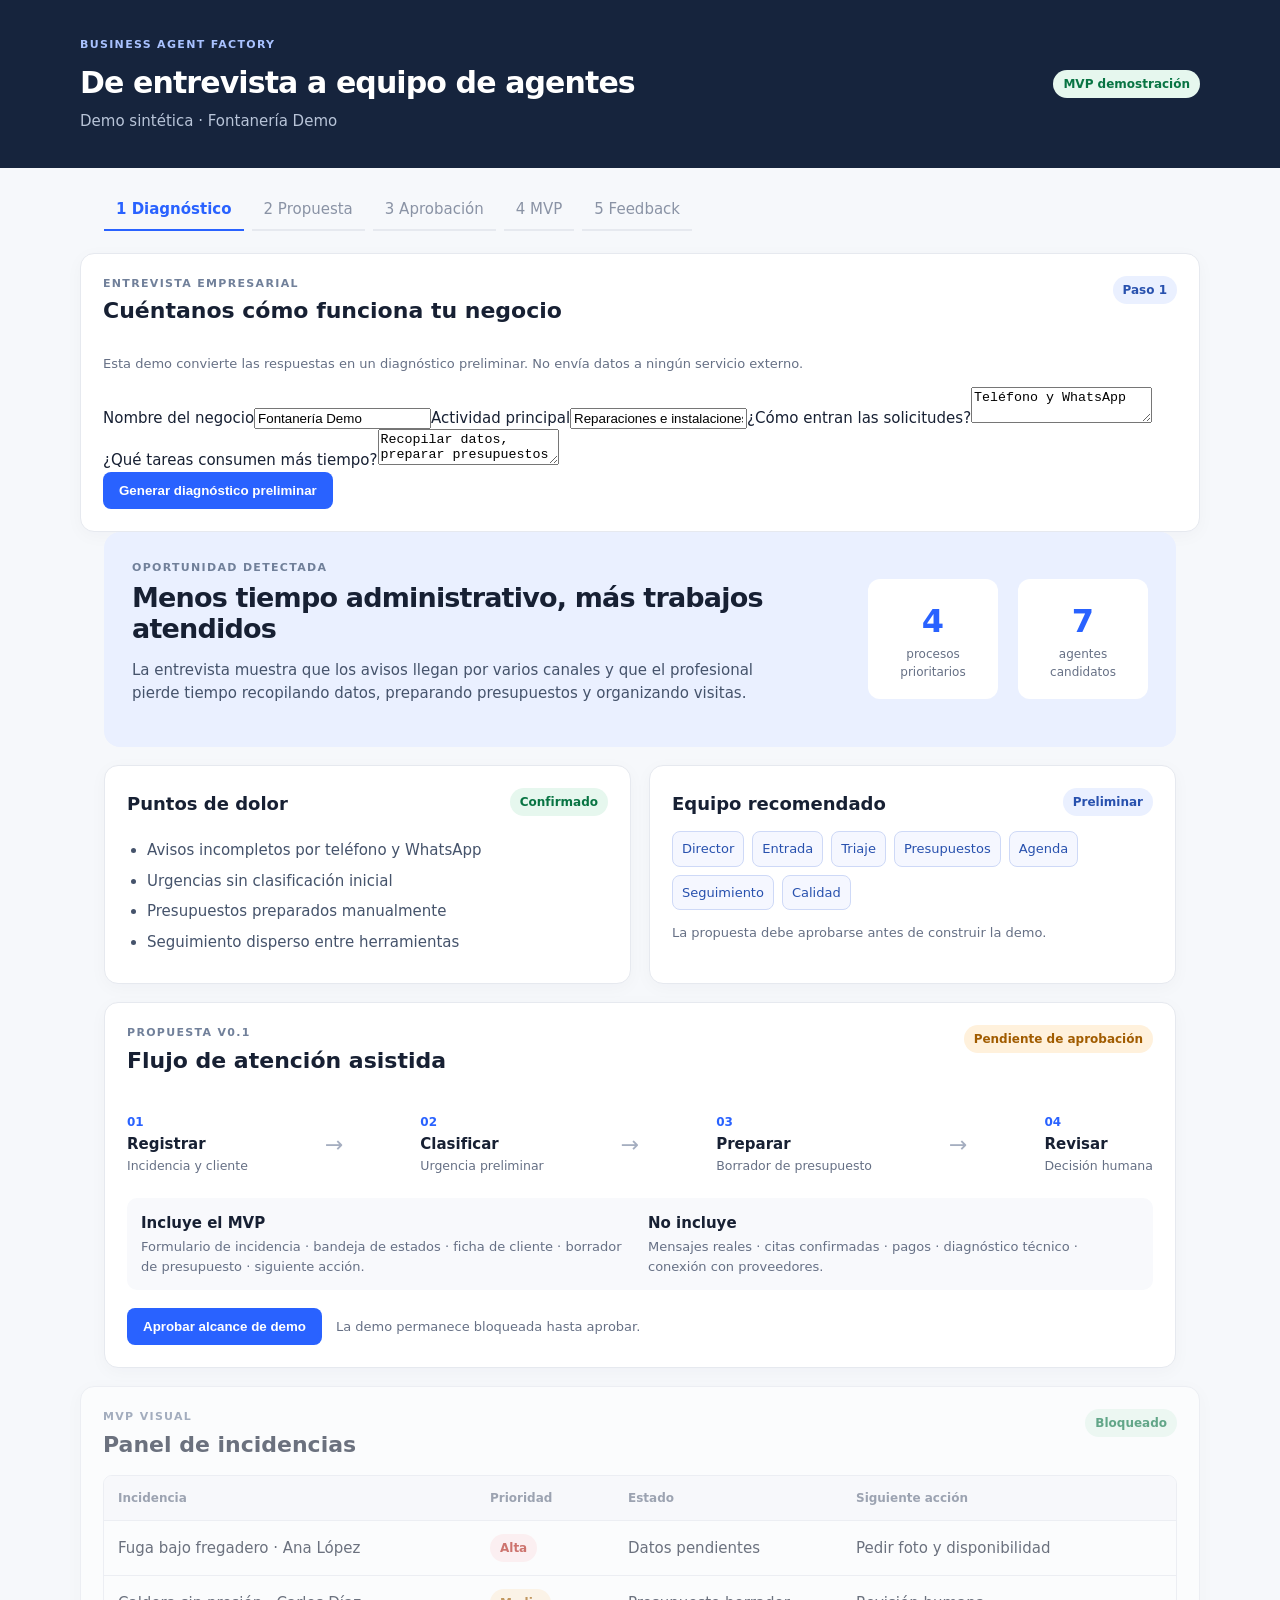
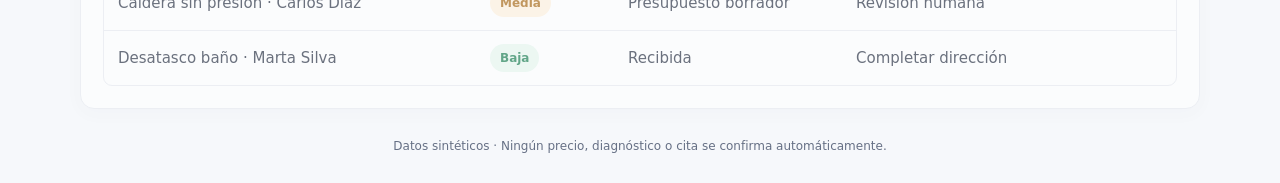
==== mvp-generator/index.html @ 18096903 "feat: bootstrap business agent factory workflow" ====
<!doctype html>
<html lang="es">
<head>
  <meta charset="utf-8">
  <meta name="viewport" content="width=device-width, initial-scale=1">
  <title>Business Agent Factory — Demo</title>
  <link rel="stylesheet" href="./styles.css">
</head>
<body>
  <header class="topbar"><div><span class="eyebrow">BUSINESS AGENT FACTORY</span><h1>De entrevista a equipo de agentes</h1><p>Demo sintética · Fontanería Demo</p></div><span class="badge">MVP demostración</span></header>
  <main>
    <nav class="steps" aria-label="Estado del flujo"><span class="active">1 Diagnóstico</span><span>2 Propuesta</span><span>3 Aprobación</span><span>4 MVP</span><span>5 Feedback</span></nav>
    <section class="card interview"><div class="card-title"><div><p class="eyebrow">ENTREVISTA EMPRESARIAL</p><h2>Cuéntanos cómo funciona tu negocio</h2></div><span class="status blue">Paso 1</span></div><p class="muted">Esta demo convierte las respuestas en un diagnóstico preliminar. No envía datos a ningún servicio externo.</p><form id="interview-form"><div class="form-grid"><label>Nombre del negocio<input id="business-name" required value="Fontanería Demo"></label><label>Actividad principal<input id="business-sector" required value="Reparaciones e instalaciones"></label><label>¿Cómo entran las solicitudes?<textarea id="channels" required>Teléfono y WhatsApp</textarea></label><label>¿Qué tareas consumen más tiempo?<textarea id="pain" required>Recopilar datos, preparar presupuestos y organizar visitas</textarea></label></div><button type="submit">Generar diagnóstico preliminar</button></form><div id="diagnosis-result" class="result" hidden></div></section>
    <section class="hero"><div><p class="eyebrow">OPORTUNIDAD DETECTADA</p><h2>Menos tiempo administrativo, más trabajos atendidos</h2><p>La entrevista muestra que los avisos llegan por varios canales y que el profesional pierde tiempo recopilando datos, preparando presupuestos y organizando visitas.</p></div><div class="metric"><strong>4</strong><span>procesos prioritarios</span></div><div class="metric"><strong>7</strong><span>agentes candidatos</span></div></section>
    <section class="grid">
      <article class="card"><div class="card-title"><h3>Puntos de dolor</h3><span class="status">Confirmado</span></div><ul><li>Avisos incompletos por teléfono y WhatsApp</li><li>Urgencias sin clasificación inicial</li><li>Presupuestos preparados manualmente</li><li>Seguimiento disperso entre herramientas</li></ul></article>
      <article class="card"><div class="card-title"><h3>Equipo recomendado</h3><span class="status blue">Preliminar</span></div><div class="agents"><span>Director</span><span>Entrada</span><span>Triaje</span><span>Presupuestos</span><span>Agenda</span><span>Seguimiento</span><span>Calidad</span></div><p class="muted">La propuesta debe aprobarse antes de construir la demo.</p></article>
    </section>
    <section class="proposal card" data-scope="scope-approved.yaml"><div class="card-title"><div><p class="eyebrow">PROPUESTA V0.1</p><h2>Flujo de atención asistida</h2></div><span class="status amber">Pendiente de aprobación</span></div><div class="flow"><div><b>01</b><strong>Registrar</strong><small>Incidencia y cliente</small></div><i>→</i><div><b>02</b><strong>Clasificar</strong><small>Urgencia preliminar</small></div><i>→</i><div><b>03</b><strong>Preparar</strong><small>Borrador de presupuesto</small></div><i>→</i><div><b>04</b><strong>Revisar</strong><small>Decisión humana</small></div></div><div class="scope"><div><h4>Incluye el MVP</h4><p>Formulario de incidencia · bandeja de estados · ficha de cliente · borrador de presupuesto · siguiente acción.</p></div><div><h4>No incluye</h4><p>Mensajes reales · citas confirmadas · pagos · diagnóstico técnico · conexión con proveedores.</p></div></div><div class="actions"><button id="approve">Aprobar alcance de demo</button><span id="approval" class="muted">La demo permanece bloqueada hasta aprobar.</span></div></section>
    <section id="demo" class="card locked"><div class="card-title"><div><p class="eyebrow">MVP VISUAL</p><h2>Panel de incidencias</h2></div><span class="status">Bloqueado</span></div><div class="table"><div class="row head"><span>Incidencia</span><span>Prioridad</span><span>Estado</span><span>Siguiente acción</span></div><div class="row"><span>Fuga bajo fregadero · Ana López</span><span class="pill high">Alta</span><span>Datos pendientes</span><span>Pedir foto y disponibilidad</span></div><div class="row"><span>Caldera sin presión · Carlos Díaz</span><span class="pill medium">Media</span><span>Presupuesto borrador</span><span>Revisión humana</span></div><div class="row"><span>Desatasco baño · Marta Silva</span><span class="pill low">Baja</span><span>Recibida</span><span>Completar dirección</span></div></div></section>
  </main><footer>Datos sintéticos · Ningún precio, diagnóstico o cita se confirma automáticamente.</footer>
  <script src="./app.js"></script>
</body></html>
---- mvp-generator/styles.css ----
:root{--ink:#172033;--muted:#667085;--line:#e6e9ef;--paper:#fff;--bg:#f6f8fb;--navy:#16243d;--blue:#2962ff;--green:#087443;--amber:#a15c00}*{box-sizing:border-box}body{margin:0;background:var(--bg);color:var(--ink);font:15px/1.5 Inter,ui-sans-serif,system-ui,-apple-system,Segoe UI,sans-serif}.topbar{background:var(--navy);color:white;padding:32px max(24px,calc((100% - 1120px)/2));display:flex;justify-content:space-between;gap:24px;align-items:center}.topbar h1{margin:5px 0;font-size:30px;letter-spacing:-.03em}.topbar p{margin:4px 0;color:#b8c4d8}.eyebrow{font-size:11px;font-weight:800;letter-spacing:.12em;color:#71809a;margin:0}.topbar .eyebrow{color:#a9c2ff}.badge,.status,.pill{border-radius:999px;padding:5px 10px;font-size:12px;font-weight:700;background:#e6f7ee;color:var(--green);white-space:nowrap}.main,main{max-width:1120px;margin:auto}.steps{display:flex;gap:8px;padding:22px 24px;color:#8a93a5;max-width:1120px;margin:auto}.steps span{padding:8px 12px;border-bottom:2px solid var(--line)}.steps .active{color:var(--blue);border-color:var(--blue);font-weight:700}.hero{margin:0 24px 18px;padding:28px;border-radius:16px;background:#eaf0ff;display:grid;grid-template-columns:1fr 130px 130px;gap:20px;align-items:center}.hero h2{font-size:27px;line-height:1.15;margin:6px 0 8px;letter-spacing:-.03em}.hero p:not(.eyebrow){max-width:650px;color:#45536b}.metric{background:white;border-radius:12px;padding:18px;text-align:center}.metric strong{display:block;font-size:32px;color:var(--blue)}.metric span{display:block;color:var(--muted);font-size:12px}.grid{display:grid;grid-template-columns:1fr 1fr;gap:18px;margin:0 24px 18px}.card{background:var(--paper);border:1px solid var(--line);border-radius:14px;padding:22px;box-shadow:0 4px 18px #15213d08}.card-title{display:flex;justify-content:space-between;align-items:flex-start;gap:14px}.card h2,.card h3{margin:2px 0 14px}.card h2{font-size:22px}.card h3{font-size:18px}.card ul{margin:0;padding-left:20px;color:#45536b}.card li{margin:8px 0}.status.blue{background:#eaf0ff;color:#2851ae}.status.amber{background:#fff1dc;color:var(--amber)}.agents{display:flex;flex-wrap:wrap;gap:8px}.agents span{border:1px solid #ced9f7;color:#2851ae;background:#f5f7ff;border-radius:8px;padding:7px 9px;font-size:13px}.muted{color:var(--muted);font-size:13px}.proposal{margin:0 24px 18px}.flow{display:flex;align-items:center;justify-content:space-between;gap:10px;margin:22px 0}.flow div{display:flex;flex-direction:column;gap:2px}.flow b{color:var(--blue);font-size:12px}.flow small{color:var(--muted)}.flow i{color:#a5aec0;font-style:normal;font-size:22px}.scope{display:grid;grid-template-columns:1fr 1fr;gap:16px;background:#f8f9fc;border-radius:10px;padding:14px}.scope h4{margin:0 0 3px}.scope p{margin:0;color:var(--muted);font-size:13px}.actions{display:flex;align-items:center;gap:14px;margin-top:18px}button{border:0;border-radius:8px;background:var(--blue);color:white;padding:11px 16px;font-weight:700;cursor:pointer}button:hover{background:#1748d1}.locked{opacity:.62}.locked.unlocked{opacity:1;border-color:#9bd5b6}.table{border:1px solid var(--line);border-radius:9px;overflow:hidden}.row{display:grid;grid-template-columns:2fr .7fr 1.2fr 1.7fr;gap:12px;padding:13px 14px;border-top:1px solid var(--line);align-items:center}.row.head{border:0;background:#f8f9fc;font-size:12px;font-weight:800;color:var(--muted)}.pill{display:inline-block;width:max-content}.pill.high{background:#ffebeb;color:#b42318}.pill.medium{background:#fff1dc;color:var(--amber)}.pill.low{background:#e6f7ee;color:var(--green)}footer{text-align:center;padding:28px;color:var(--muted);font-size:12px}@media(max-width:760px){.topbar{padding:24px;align-items:flex-start;flex-direction:column}.hero,.grid,.scope{grid-template-columns:1fr}.hero{margin:0 14px 14px;padding:20px}.steps{overflow:auto;padding:16px 14px}.steps span{white-space:nowrap}.grid,.proposal{margin-left:14px;margin-right:14px}.flow{align-items:flex-start;flex-direction:column}.flow i{transform:rotate(90deg)}.row{grid-template-columns:1fr 1fr}.row span:nth-child(4){grid-column:1/-1}}
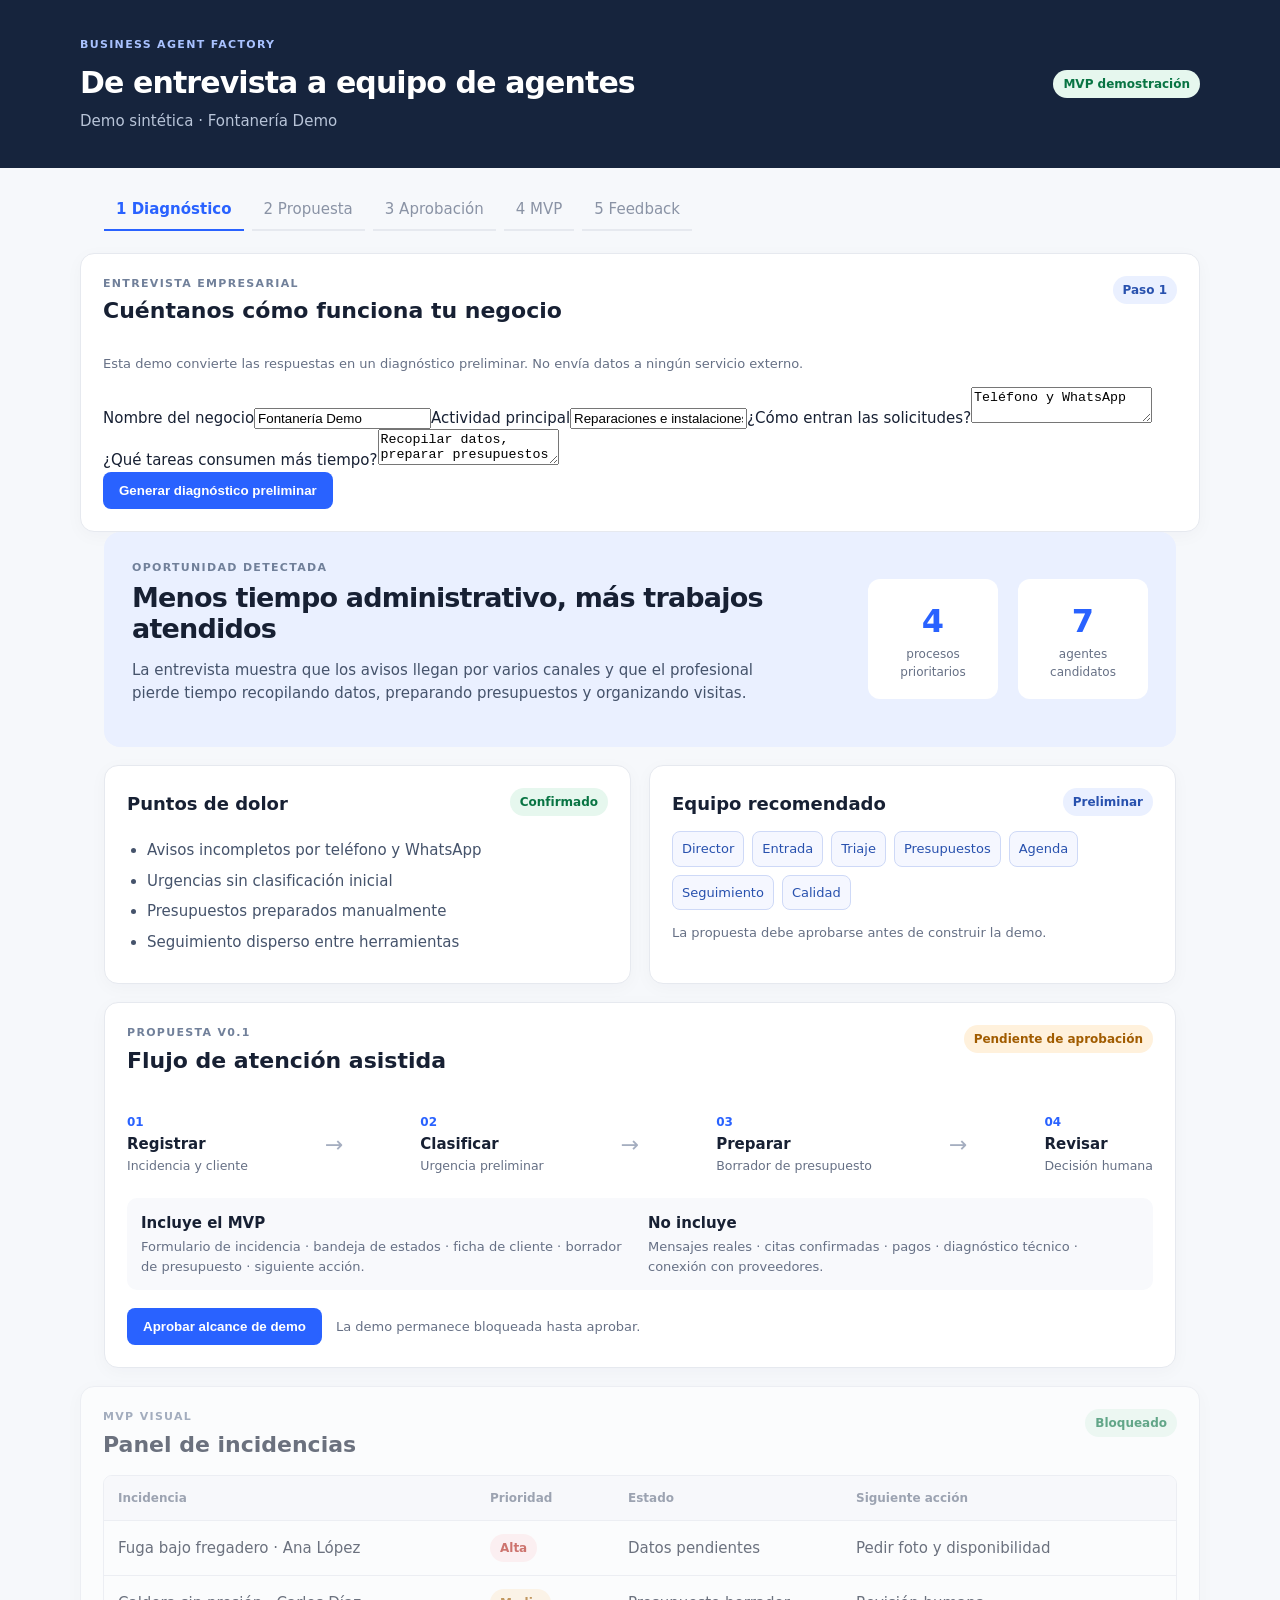
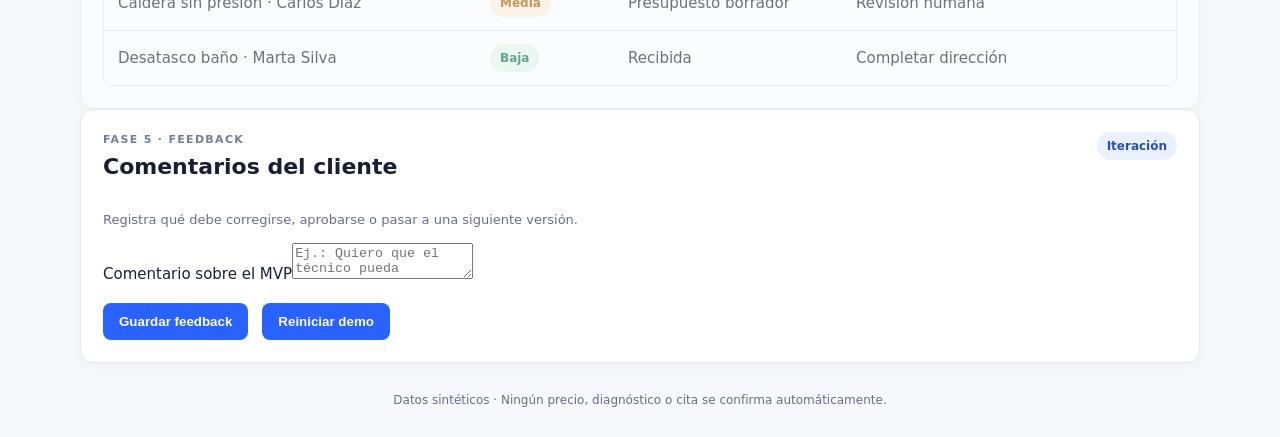
==== commit 0b38752e: "feat: add interactive discovery and feedback flow" ====
--- a/mvp-generator/index.html
+++ b/mvp-generator/index.html
@@ -18,6 +18,7 @@
     </section>
     <section class="proposal card" data-scope="scope-approved.yaml"><div class="card-title"><div><p class="eyebrow">PROPUESTA V0.1</p><h2>Flujo de atención asistida</h2></div><span class="status amber">Pendiente de aprobación</span></div><div class="flow"><div><b>01</b><strong>Registrar</strong><small>Incidencia y cliente</small></div><i>→</i><div><b>02</b><strong>Clasificar</strong><small>Urgencia preliminar</small></div><i>→</i><div><b>03</b><strong>Preparar</strong><small>Borrador de presupuesto</small></div><i>→</i><div><b>04</b><strong>Revisar</strong><small>Decisión humana</small></div></div><div class="scope"><div><h4>Incluye el MVP</h4><p>Formulario de incidencia · bandeja de estados · ficha de cliente · borrador de presupuesto · siguiente acción.</p></div><div><h4>No incluye</h4><p>Mensajes reales · citas confirmadas · pagos · diagnóstico técnico · conexión con proveedores.</p></div></div><div class="actions"><button id="approve">Aprobar alcance de demo</button><span id="approval" class="muted">La demo permanece bloqueada hasta aprobar.</span></div></section>
     <section id="demo" class="card locked"><div class="card-title"><div><p class="eyebrow">MVP VISUAL</p><h2>Panel de incidencias</h2></div><span class="status">Bloqueado</span></div><div class="table"><div class="row head"><span>Incidencia</span><span>Prioridad</span><span>Estado</span><span>Siguiente acción</span></div><div class="row"><span>Fuga bajo fregadero · Ana López</span><span class="pill high">Alta</span><span>Datos pendientes</span><span>Pedir foto y disponibilidad</span></div><div class="row"><span>Caldera sin presión · Carlos Díaz</span><span class="pill medium">Media</span><span>Presupuesto borrador</span><span>Revisión humana</span></div><div class="row"><span>Desatasco baño · Marta Silva</span><span class="pill low">Baja</span><span>Recibida</span><span>Completar dirección</span></div></div></section>
+    <section class="card feedback"><div class="card-title"><div><p class="eyebrow">FASE 5 · FEEDBACK</p><h2>Comentarios del cliente</h2></div><span class="status blue">Iteración</span></div><p class="muted">Registra qué debe corregirse, aprobarse o pasar a una siguiente versión.</p><label>Comentario sobre el MVP<textarea id="feedback-text" placeholder="Ej.: Quiero que el técnico pueda adjuntar una foto..."></textarea></label><div class="actions"><button id="save-feedback">Guardar feedback</button><button id="reset-demo" class="secondary">Reiniciar demo</button><span id="feedback-status" class="muted"></span></div></section>
   </main><footer>Datos sintéticos · Ningún precio, diagnóstico o cita se confirma automáticamente.</footer>
   <script src="./app.js"></script>
 </body></html>
